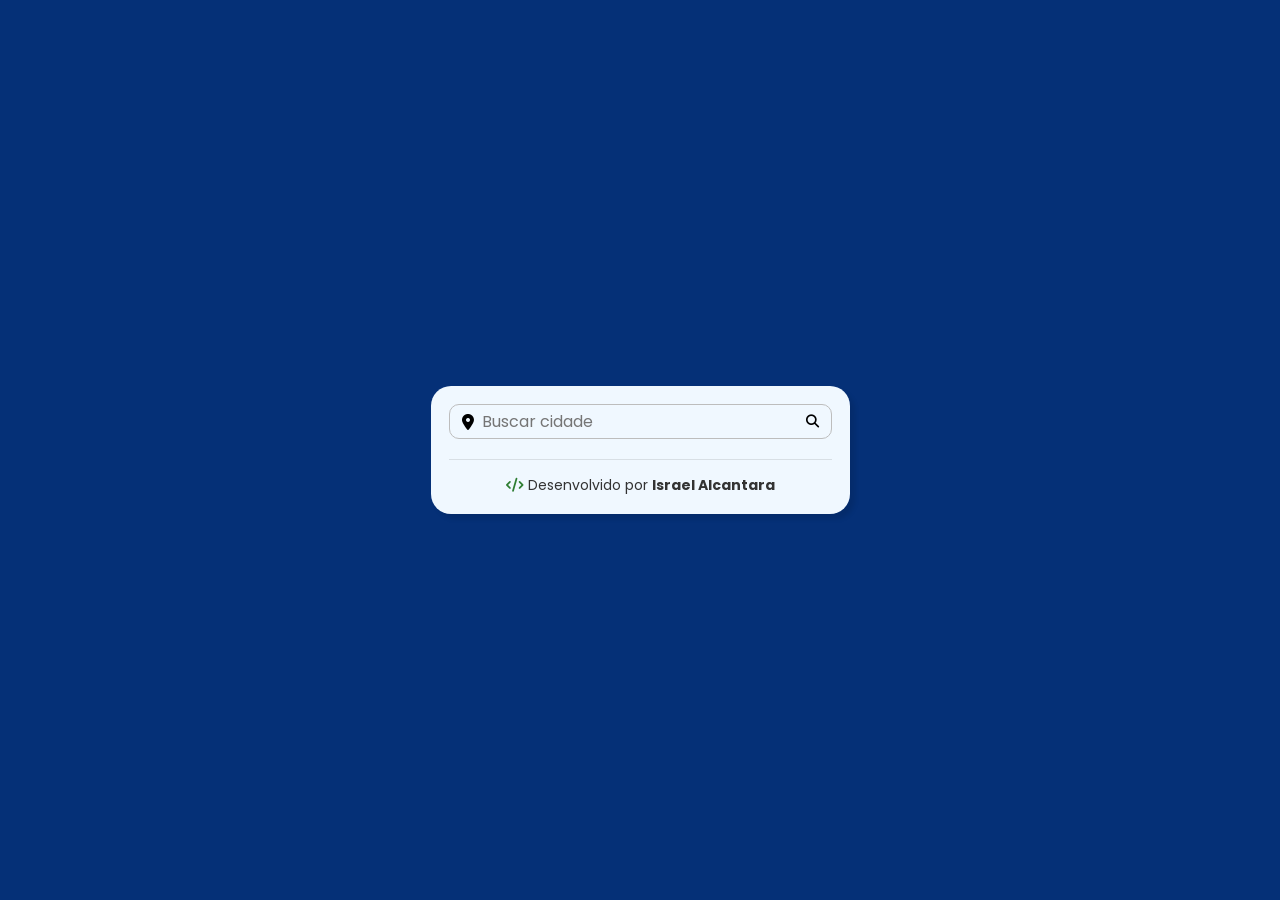
==== index.html @ 70f31d7b "estrutura inicial do projeto" ====
<!DOCTYPE html>
<html lang="pt-br">
<head>
    <meta charset="UTF-8">
    <meta name="viewport" content="width=device-width, initial-scale=1.0">
    <link rel="stylesheet" href="https://cdnjs.cloudflare.com/ajax/libs/font-awesome/6.5.1/css/all.min.css" integrity="sha512-DTOQO9RWCH3ppGqcWaEA1BIZOC6xxalwEsw9c2QQeAIftl+Vegovlnee1c9QX4TctnWMn13TZye+giMm8e2LwA==" crossorigin="anonymous" referrerpolicy="no-referrer" />
    <link rel="stylesheet" href="src/styles/styles.css">
    <title>Weather forecast</title>
</head>
<body>
    <div id="container">
        <form id="search">
            <i class="fa-solid fa-location-dot"></i>
            <input 
                type="search" 
                name="city_name" 
                id="city_name" 
                placeholder="Buscar cidade"
            >
            <button type="submit">
                <i class="fa-solid fa-magnifying-glass"></i>
            </button>
        </form>

        <div id="weather">
            <h1 id="title">Salvador, BR</h1>

            <div id="infos">
                <div id="temp">
                    <img id="temp_img" src="http://openweathermap.org/img/wn/04d@2x.png" alt="">
                    
                    <div>
                        <p id="temp_value">
                            32 
                        </p>
                        <p id="temp_description">
                            Ensolarado
                        </p>
                    </div>
                </div>

                <div id="other_infos">
                    <div class="info">
                        <i id="temp_max_icon" class="fa-solid fa-temperature-high"></i>

                        <div>
                            <h2>Temp. max</h2>

                            <p id="temp_max">
                                32 <sup>C°</sup>
                            </p>
                        </div>
                    </div>

                    <div class="info">
                        <i id="temp_min_icon" class="fa-solid fa-temperature-low"></i>

                        <div>
                            <h2>Temp. min</h2>

                            <p id="temp_min">
                                12 <sup>C°</sup>
                            </p>
                        </div>
                    </div>

                    <div class="info">
                        <i id="humidity_icon" class="fa-solid fa-droplet"></i>

                        <div>
                            <h2>Humidade</h2>

                            <p id="humidity">
                                50%
                            </p>
                        </div>
                    </div>

                    <div class="info">
                        <i id="wind_icon" class="fa-solid fa-wind"></i>

                        <div>
                            <h2>Vento</h2>

                            <p id="wind">
                                50 km/h
                            </p>
                        </div>
                    </div>
                </div>
            </div>
        </div>

        <div id="alert"></div>

        <footer style="text-align: center; margin-top: 20px; border-top: 1px solid rgba(0,0,0,0.1); padding-top: 15px; font-family: sans-serif;">
            <p style="font-size: 14px; color: #333;">
                <i class="fa-solid fa-code" style="color: #2e7d32;"></i> 
                Desenvolvido por <strong>Israel Alcantara</strong>
            </p>
        </footer>
    </div>

    <script src="src/javascript/script.js"></script>
</body>
</html>
---- src/styles/styles.css ----
@import url('https://fonts.googleapis.com/css2?family=Poppins:ital,wght@0,100;0,200;0,300;0,400;0,500;0,600;0,700;1,100;1,200;1,300;1,400;1,500;1,600&display=swap');

* {
    font-family: 'Poppins', sans-serif;
    margin: 0;
    padding: 0;
    box-sizing: border-box;
}

body {
    display: flex;
    align-items: center;
    justify-content: center;
    min-height: 100vh;
    background: linear-gradient(#053077, #053077);
}

#container {
    background-color: #f0f8ff;
    border-radius: 20px;
    padding: 18px;
    box-shadow: 5px 5px 5px rgba(0, 0, 0, 0.1);
}

#search {
    display: flex;
    align-items: center;
    gap: 8px;
    border: 1px solid #bdbdbd;
    border-radius: 10px;
    padding: 4px 12px;
}

#search input {
    border: none;
    background-color: transparent;
    font-size: 16px;
    width: 100%;
}

#search input:focus-visible {
    outline: none;
}

#search button {
    background-color: transparent;
    border: none;
    cursor: pointer;
}

#weather {
    display: none;
    margin-top: 20px;   
}

#weather.show {
    display: block;
}

#weather #title {
    text-align: center;
    margin-bottom: 5px;
    font-weight: 600;
    color: #372f3f;
}

#temp {
    display: flex;
    align-items: center;
    justify-content: space-around;
    gap: 20px;
    background: linear-gradient(90deg, #5a7cdc, #606dde);
    color: #fff;
    border-radius: 20px;
    padding: 20px;
}

#temp_img {
    filter: drop-shadow(2px 2px 2px rgba(0, 0, 0, 0.2));
}

#temp_value {
    font-weight: bold;
    font-size: 50px;
    line-height: 55px;
}

#temp_description {
    font-weight: 500;
    text-transform: capitalize;
}

#other_infos {
    margin-top: 30px;
    display: grid;
    grid-template-columns: 1fr 1fr;
    gap: 12px;
}

#other_infos .info {
    display: flex;
    align-items: center;
    justify-content: start;
    padding: 4px 10px;
    border-radius: 8px;
    box-shadow: 0px 0px 5px rgba(0, 0, 0, 0.2);
    background-color: #fff;
    gap: 10px;
}

#other_infos .info h2 {
    font-size: 12px;
    font-weight: 600;
}

#other_infos .info i {
    text-align: center;
    font-size: 20px;
    width: 20%;
}

#temp_max_icon {
    color: #7f1d1d;
}

#temp_min_icon {
    color: #0284c7;
}

#humidity_icon {
    color: #0ea5e9;
}

#wind_icon {
    color: #7c3aed;
}

#alert {
    display: flex;
    flex-direction: column;
    align-items: center;
}

#alert img {
    width: 200px;
    margin-top: 20px;
}
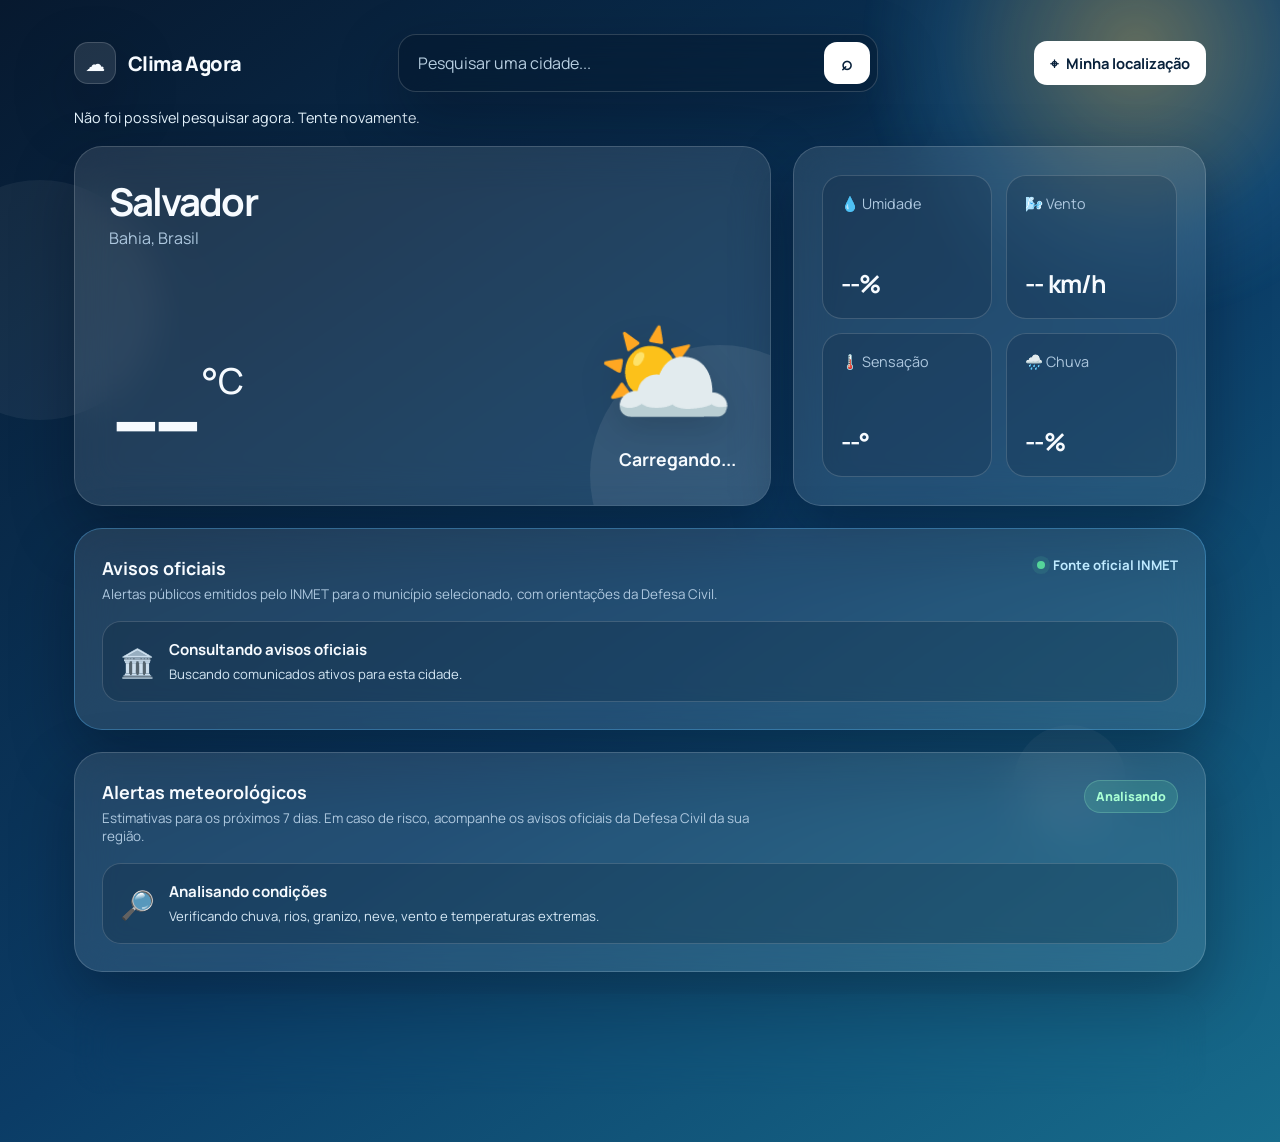
==== commit 26295395: "Atualiza aplicativo com alertas oficiais do INMET" ====
--- a/index.html
+++ b/index.html
@@ -1,106 +1,214 @@
-<!DOCTYPE html>
-<html lang="pt-br">
+<!doctype html>
+<html lang="pt-BR">
 <head>
-    <meta charset="UTF-8">
-    <meta name="viewport" content="width=device-width, initial-scale=1.0">
-    <link rel="stylesheet" href="https://cdnjs.cloudflare.com/ajax/libs/font-awesome/6.5.1/css/all.min.css" integrity="sha512-DTOQO9RWCH3ppGqcWaEA1BIZOC6xxalwEsw9c2QQeAIftl+Vegovlnee1c9QX4TctnWMn13TZye+giMm8e2LwA==" crossorigin="anonymous" referrerpolicy="no-referrer" />
-    <link rel="stylesheet" href="src/styles/styles.css">
-    <title>Weather forecast</title>
+  <meta charset="UTF-8" />
+  <meta name="viewport" content="width=device-width, initial-scale=1" />
+  <meta name="theme-color" content="#07192f" />
+  <meta name="description" content="Clima atual e previsão dos próximos dias para qualquer cidade." />
+  <title>Clima Agora</title>
+  <link rel="preconnect" href="https://fonts.googleapis.com">
+  <link rel="preconnect" href="https://fonts.gstatic.com" crossorigin>
+  <link href="https://fonts.googleapis.com/css2?family=Manrope:wght@400;500;600;700;800&display=swap" rel="stylesheet">
+  <link rel="icon" type="image/svg+xml" href="data:image/svg+xml,%3Csvg xmlns='http://www.w3.org/2000/svg' viewBox='0 0 64 64'%3E%3Crect width='64' height='64' rx='18' fill='%230a2547'/%3E%3Ccircle cx='26' cy='25' r='11' fill='%23ffd166'/%3E%3Cpath d='M17 46h30a10 10 0 0 0-3-19 15 15 0 0 0-28 6 7 7 0 0 0 1 13Z' fill='%23eaf7ff'/%3E%3C/svg%3E">
+  <style>
+    :root { color-scheme: dark; --bg:#07192f; --panel:rgba(255,255,255,.10); --line:rgba(255,255,255,.16); --muted:#aec8df; --accent:#7bd7ff; --shadow:0 24px 60px rgba(1,10,24,.35); }
+    * { box-sizing:border-box; }
+    html { min-height:100%; background:var(--bg); }
+    body { margin:0; min-height:100vh; font-family:Manrope,system-ui,sans-serif; color:#f7fbff; overflow-x:hidden; background:linear-gradient(145deg,#07192f 0%,#0b3c66 55%,#176c8c 100%); transition:background 1s ease; }
+    body.clear { background:linear-gradient(145deg,#08244b 0%,#0d74b8 55%,#53bad5 100%); }
+    body.rain { background:linear-gradient(145deg,#071423 0%,#1a344d 55%,#36556e 100%); }
+    body.cloudy { background:linear-gradient(145deg,#11283f 0%,#3b6079 56%,#7892a5 100%); }
+    .sky { position:fixed; inset:0; overflow:hidden; pointer-events:none; opacity:.8; }
+    .glow { position:absolute; width:34rem; height:34rem; border-radius:50%; filter:blur(8px); background:radial-gradient(circle,rgba(255,211,102,.45),rgba(103,210,255,.12) 50%,transparent 72%); right:-8rem; top:-14rem; animation:float 8s ease-in-out infinite; }
+    .orb { position:absolute; border-radius:50%; background:rgba(255,255,255,.07); backdrop-filter:blur(3px); animation:drift 12s ease-in-out infinite alternate; }
+    .orb.a { width:15rem; height:15rem; left:-5rem; top:20%; } .orb.b { width:7rem;height:7rem;right:12%;bottom:7%;animation-delay:-5s; }
+    .rain-lines { display:none; position:absolute; inset:-20%; background-image:repeating-linear-gradient(115deg,transparent 0 22px,rgba(190,224,255,.17) 23px 25px,transparent 26px 48px); animation:rain .8s linear infinite; }
+    body.rain .rain-lines { display:block; }
+    @keyframes float { 50% { transform:translate(-30px,28px) scale(1.05); } }
+    @keyframes drift { to { transform:translate(40px,-35px); } }
+    @keyframes rain { to { transform:translate(60px,80px); } }
+    @keyframes rise { from { opacity:0; transform:translateY(14px); } to { opacity:1; transform:none; } }
+    .app { position:relative; z-index:1; max-width:1180px; margin:auto; padding:34px 24px 48px; }
+    header { display:flex; align-items:center; justify-content:space-between; gap:24px; margin-bottom:34px; }
+    .brand { display:flex; align-items:center; gap:12px; font-weight:800; letter-spacing:-.03em; font-size:1.25rem; }
+    .brand-icon { width:42px; height:42px; display:grid; place-items:center; border:1px solid var(--line); border-radius:14px; background:var(--panel); box-shadow:var(--shadow); }
+    .search { display:flex; align-items:center; width:min(100%,480px); padding:7px 7px 7px 17px; border:1px solid var(--line); border-radius:18px; background:rgba(4,21,40,.42); backdrop-filter:blur(18px); box-shadow:var(--shadow); }
+    .search input { min-width:0; flex:1; border:0; outline:0; background:transparent; color:#fff; font:inherit; font-size:1rem; }
+    .search input::placeholder { color:#b7cee0; }
+    button { border:0; color:#07203a; background:#fff; border-radius:13px; font:700 .92rem Manrope,sans-serif; cursor:pointer; transition:transform .2s,background .2s; }
+    button:hover { transform:translateY(-1px); background:#e9f7ff; } button:focus-visible,input:focus-visible { outline:3px solid #92e5ff; outline-offset:3px; }
+    .search button { width:46px;height:42px;font-size:1.2rem; }
+    .location { padding:12px 16px; display:flex; align-items:center; gap:8px; white-space:nowrap; }
+    .status { min-height:24px; margin:-18px 0 14px; color:#e7f6ff; font-size:.9rem; }
+    .hero { display:grid; grid-template-columns:1.35fr .8fr; gap:22px; }
+    .panel { border:1px solid var(--line); border-radius:28px; background:var(--panel); backdrop-filter:blur(20px); box-shadow:var(--shadow); }
+    .current { min-height:360px; padding:34px; display:flex; flex-direction:column; justify-content:space-between; overflow:hidden; position:relative; animation:rise .55s ease both; }
+    .current::after { content:""; position:absolute; width:260px;height:260px;border-radius:50%;right:-80px;bottom:-100px;background:rgba(255,255,255,.08); }
+    .place { display:flex; justify-content:space-between; gap:16px; align-items:flex-start; }
+    .place h1 { margin:0 0 4px; font-size:clamp(1.65rem,3vw,2.5rem); letter-spacing:-.05em; line-height:1.1; }
+    .place p,.updated { margin:0;color:var(--muted); }
+    .weather-main { display:flex; align-items:flex-end; justify-content:space-between; gap:20px; }
+    .temperature { font-size:clamp(5rem,11vw,8rem); line-height:.82; font-weight:500; letter-spacing:-.09em; }
+    .temperature sup { font-size:.28em; vertical-align:top; margin-left:8px; letter-spacing:0; }
+    .condition { text-align:right; position:relative;z-index:1; }
+    .weather-icon { font-size:clamp(4rem,9vw,7rem); filter:drop-shadow(0 12px 16px rgba(0,0,0,.14)); animation:float 6s ease-in-out infinite; }
+    .condition strong { display:block; font-size:1.1rem; }
+    .details { padding:28px; display:grid; grid-template-columns:1fr 1fr; gap:14px; animation:rise .55s .08s ease both; }
+    .metric { min-height:120px; border:1px solid var(--line); border-radius:20px; padding:18px; background:rgba(3,21,40,.18); display:flex; flex-direction:column; justify-content:space-between; }
+    .metric span { color:var(--muted); font-size:.9rem; } .metric strong { font-size:1.55rem; letter-spacing:-.04em; }
+    .forecast-wrap { margin-top:22px; padding:27px; animation:rise .55s .16s ease both; }
+    .alerts-wrap { margin-top:22px; padding:27px; animation:rise .55s .12s ease both; }
+    .official-wrap { margin-top:22px; padding:27px; animation:rise .55s .1s ease both; border-color:rgba(92,190,255,.34); }
+    .official-source { display:flex;align-items:center;gap:8px;color:#bfeaff;font-size:.83rem;font-weight:700; }
+    .official-source::before { content:"";width:8px;height:8px;border-radius:50%;background:#55d59a;box-shadow:0 0 0 5px rgba(85,213,154,.12); }
+    .official-card { position:relative; }
+    .official-card a { display:inline-block;margin-top:9px;color:#bfeaff;font-size:.8rem;font-weight:700;text-decoration:none; }
+    .official-card a:hover { text-decoration:underline; }
+    .alerts-heading { display:flex; justify-content:space-between; align-items:flex-start; gap:20px; margin-bottom:18px; }
+    .alerts-heading h2 { margin:0 0 5px; font-size:1.12rem; }
+    .alerts-heading p { margin:0; color:var(--muted); font-size:.84rem; max-width:660px; }
+    .alert-badge { border-radius:999px; padding:7px 11px; font-size:.78rem; font-weight:800; white-space:nowrap; background:rgba(106,232,171,.16); color:#a9ffd3; border:1px solid rgba(169,255,211,.22); }
+    .alert-badge.active { background:rgba(255,192,84,.16); color:#ffe0a6; border-color:rgba(255,224,166,.25); }
+    .alerts { display:grid; grid-template-columns:repeat(3,1fr); gap:12px; }
+    .alert-card { display:flex; gap:14px; min-height:112px; padding:17px; border-radius:19px; background:rgba(4,23,43,.22); border:1px solid var(--line); }
+    .alert-card.warning { background:linear-gradient(135deg,rgba(255,181,71,.18),rgba(255,104,72,.11)); border-color:rgba(255,210,137,.34); }
+    .alert-card.danger { background:linear-gradient(135deg,rgba(255,91,91,.22),rgba(135,33,63,.14)); border-color:rgba(255,154,154,.40); }
+    .alert-icon { font-size:1.75rem; line-height:1; }
+    .alert-card strong { display:block; font-size:.94rem; margin-bottom:5px; }
+    .alert-card p { margin:0; color:#d6e8f5; font-size:.82rem; line-height:1.45; }
+    .safe-alert { grid-column:1/-1; min-height:auto; align-items:center; }
+    .section-title { display:flex;align-items:center;justify-content:space-between;margin-bottom:20px; }
+    .section-title h2 { font-size:1.12rem;margin:0; } .section-title span { color:var(--muted);font-size:.88rem; }
+    .forecast { display:grid; grid-template-columns:repeat(7,1fr); gap:12px; }
+    .day { padding:18px 10px;text-align:center;border:1px solid transparent;border-radius:19px;background:rgba(4,23,43,.2);transition:.2s; }
+    .day:first-child { border-color:rgba(255,255,255,.25);background:rgba(255,255,255,.13); }
+    .day:hover { transform:translateY(-3px);background:rgba(255,255,255,.12); }
+    .day-name { font-weight:700;font-size:.9rem; } .day-icon { font-size:2rem;margin:15px 0 12px; } .temps { display:flex;justify-content:center;gap:8px;font-weight:700; } .low { color:var(--muted);font-weight:500; }
+    .loader { width:18px;height:18px;border:2px solid rgba(255,255,255,.25);border-top-color:#fff;border-radius:50%;animation:spin .7s linear infinite;display:inline-block;vertical-align:-3px;margin-right:8px; }
+    @keyframes spin { to { transform:rotate(360deg); } }
+    @media (max-width:800px) { header{align-items:stretch;flex-wrap:wrap}.brand{width:100%}.search{order:3;width:100%}.hero{grid-template-columns:1fr}.current{min-height:330px}.forecast{grid-template-columns:repeat(4,1fr)}.alerts{grid-template-columns:1fr 1fr} }
+    @media (max-width:520px) { .app{padding:22px 14px 34px}.location span{display:none}.panel{border-radius:23px}.current{padding:25px;min-height:300px}.details{padding:18px;gap:10px}.metric{min-height:104px;padding:15px}.forecast-wrap,.alerts-wrap{padding:20px 14px}.alerts-heading{display:block}.alert-badge{display:inline-block;margin-top:12px}.alerts{grid-template-columns:1fr}.forecast{grid-template-columns:repeat(2,1fr)}.day:last-child{grid-column:span 2}.weather-main{align-items:center}.condition strong{font-size:.95rem}.temperature{font-size:5rem} }
+    @media (prefers-reduced-motion:reduce) { *,*::before,*::after { animation-duration:.01ms!important;animation-iteration-count:1!important;scroll-behavior:auto!important; } }
+  </style>
 </head>
 <body>
-    <div id="container">
-        <form id="search">
-            <i class="fa-solid fa-location-dot"></i>
-            <input 
-                type="search" 
-                name="city_name" 
-                id="city_name" 
-                placeholder="Buscar cidade"
-            >
-            <button type="submit">
-                <i class="fa-solid fa-magnifying-glass"></i>
-            </button>
-        </form>
-
-        <div id="weather">
-            <h1 id="title">Salvador, BR</h1>
-
-            <div id="infos">
-                <div id="temp">
-                    <img id="temp_img" src="http://openweathermap.org/img/wn/04d@2x.png" alt="">
-                    
-                    <div>
-                        <p id="temp_value">
-                            32 
-                        </p>
-                        <p id="temp_description">
-                            Ensolarado
-                        </p>
-                    </div>
-                </div>
-
-                <div id="other_infos">
-                    <div class="info">
-                        <i id="temp_max_icon" class="fa-solid fa-temperature-high"></i>
-
-                        <div>
-                            <h2>Temp. max</h2>
-
-                            <p id="temp_max">
-                                32 <sup>C°</sup>
-                            </p>
-                        </div>
-                    </div>
-
-                    <div class="info">
-                        <i id="temp_min_icon" class="fa-solid fa-temperature-low"></i>
-
-                        <div>
-                            <h2>Temp. min</h2>
-
-                            <p id="temp_min">
-                                12 <sup>C°</sup>
-                            </p>
-                        </div>
-                    </div>
-
-                    <div class="info">
-                        <i id="humidity_icon" class="fa-solid fa-droplet"></i>
-
-                        <div>
-                            <h2>Humidade</h2>
-
-                            <p id="humidity">
-                                50%
-                            </p>
-                        </div>
-                    </div>
-
-                    <div class="info">
-                        <i id="wind_icon" class="fa-solid fa-wind"></i>
-
-                        <div>
-                            <h2>Vento</h2>
-
-                            <p id="wind">
-                                50 km/h
-                            </p>
-                        </div>
-                    </div>
-                </div>
-            </div>
-        </div>
-
-        <div id="alert"></div>
-
-        <footer style="text-align: center; margin-top: 20px; border-top: 1px solid rgba(0,0,0,0.1); padding-top: 15px; font-family: sans-serif;">
-            <p style="font-size: 14px; color: #333;">
-                <i class="fa-solid fa-code" style="color: #2e7d32;"></i> 
-                Desenvolvido por <strong>Israel Alcantara</strong>
-            </p>
-        </footer>
-    </div>
-
-    <script src="src/javascript/script.js"></script>
+  <div class="sky" aria-hidden="true"><div class="glow"></div><div class="orb a"></div><div class="orb b"></div><div class="rain-lines"></div></div>
+  <main class="app">
+    <header>
+      <div class="brand"><div class="brand-icon">☁️</div>Clima Agora</div>
+      <form class="search" id="searchForm" role="search"><input id="cityInput" autocomplete="off" aria-label="Pesquisar cidade" placeholder="Pesquisar uma cidade..." /><button aria-label="Buscar cidade">⌕</button></form>
+      <button class="location" id="locationBtn"><b>⌖</b><span>Minha localização</span></button>
+    </header>
+    <div class="status" id="status" role="status" aria-live="polite"></div>
+    <section class="hero">
+      <article class="panel current">
+        <div class="place"><div><h1 id="city">Salvador</h1><p id="region">Bahia, Brasil</p></div><p class="updated" id="updated"></p></div>
+        <div class="weather-main"><div class="temperature"><span id="temp">--</span><sup>°C</sup></div><div class="condition"><div class="weather-icon" id="mainIcon">⛅</div><strong id="condition">Carregando...</strong></div></div>
+      </article>
+      <aside class="panel details">
+        <div class="metric"><span>💧 Umidade</span><strong id="humidity">--%</strong></div>
+        <div class="metric"><span>🌬️ Vento</span><strong id="wind">-- km/h</strong></div>
+        <div class="metric"><span>🌡️ Sensação</span><strong id="feels">--°</strong></div>
+        <div class="metric"><span>🌧️ Chuva</span><strong id="rain">--%</strong></div>
+      </aside>
+    </section>
+    <section class="panel official-wrap" aria-labelledby="officialTitle">
+      <div class="alerts-heading">
+        <div><h2 id="officialTitle">Avisos oficiais</h2><p id="officialNote">Alertas públicos emitidos pelo INMET para o município selecionado, com orientações da Defesa Civil.</p></div>
+        <span class="official-source">Fonte oficial INMET</span>
+      </div>
+      <div class="alerts" id="officialAlerts"><div class="alert-card safe-alert"><div class="alert-icon">🏛️</div><div><strong>Consultando avisos oficiais</strong><p>Buscando comunicados ativos para esta cidade.</p></div></div></div>
+    </section>
+    <section class="panel alerts-wrap" aria-labelledby="alertsTitle">
+      <div class="alerts-heading">
+        <div><h2 id="alertsTitle">Alertas meteorológicos</h2><p>Estimativas para os próximos 7 dias. Em caso de risco, acompanhe os avisos oficiais da Defesa Civil da sua região.</p></div>
+        <span class="alert-badge" id="alertBadge">Analisando</span>
+      </div>
+      <div class="alerts" id="alerts"><div class="alert-card safe-alert"><div class="alert-icon">🔎</div><div><strong>Analisando condições</strong><p>Verificando chuva, rios, granizo, neve, vento e temperaturas extremas.</p></div></div></div>
+    </section>
+    <section class="panel forecast-wrap">
+      <div class="section-title"><h2>Próximos dias</h2><span>Máxima / mínima</span></div>
+      <div class="forecast" id="forecast"></div>
+    </section>
+  </main>
+  <script>
+    const $ = id => document.getElementById(id);
+    const weatherMap = {
+      0:['Céu limpo','☀️','clear'],1:['Predominantemente limpo','🌤️','clear'],2:['Parcialmente nublado','⛅','cloudy'],3:['Nublado','☁️','cloudy'],
+      45:['Neblina','🌫️','cloudy'],48:['Neblina com geada','🌫️','cloudy'],51:['Garoa leve','🌦️','rain'],53:['Garoa','🌦️','rain'],55:['Garoa intensa','🌧️','rain'],
+      61:['Chuva leve','🌦️','rain'],63:['Chuva','🌧️','rain'],65:['Chuva forte','🌧️','rain'],80:['Pancadas de chuva','🌦️','rain'],81:['Pancadas de chuva','🌧️','rain'],82:['Temporal','⛈️','rain'],95:['Trovoadas','⛈️','rain'],96:['Trovoadas com granizo','⛈️','rain'],99:['Trovoadas fortes','⛈️','rain']
+    };
+    const info = code => weatherMap[code] || ['Tempo variável','🌥️','cloudy'];
+    const weekdays = ['Dom','Seg','Ter','Qua','Qui','Sex','Sáb'];
+    function setStatus(message, loading=false){ $('status').innerHTML = loading ? `<span class="loader"></span>${message}` : message; }
+    function countryName(code){ try{return new Intl.DisplayNames(['pt-BR'],{type:'region'}).of(code)}catch{return code} }
+    async function loadWeather(lat,lon,place){
+      setStatus('Atualizando a previsão...',true);
+      try {
+        const params = new URLSearchParams({latitude:lat,longitude:lon,timezone:'auto',forecast_days:7,current:'temperature_2m,relative_humidity_2m,apparent_temperature,weather_code,wind_speed_10m,precipitation',daily:'weather_code,temperature_2m_max,temperature_2m_min,precipitation_probability_max,precipitation_sum,rain_sum,showers_sum,snowfall_sum,wind_gusts_10m_max'});
+        const res=await fetch(`https://api.open-meteo.com/v1/forecast?${params}`); if(!res.ok) throw new Error(); const data=await res.json();
+        render(data,place); loadOfficialAlerts(place); setStatus(''); localStorage.setItem('lastPlace',JSON.stringify({lat,lon,place}));
+      } catch { setStatus('Não foi possível carregar o clima agora. Verifique sua conexão e tente novamente.'); }
+    }
+    function render(data,place){
+      const cur=data.current, w=info(cur.weather_code); document.body.className=w[2];
+      $('city').textContent=place.name; $('region').textContent=[place.admin1,countryName(place.country_code)].filter(Boolean).join(', ');
+      $('temp').textContent=Math.round(cur.temperature_2m); $('condition').textContent=w[0]; $('mainIcon').textContent=w[1];
+      $('humidity').textContent=`${cur.relative_humidity_2m}%`; $('wind').textContent=`${Math.round(cur.wind_speed_10m)} km/h`; $('feels').textContent=`${Math.round(cur.apparent_temperature)}°`; $('rain').textContent=`${data.daily.precipitation_probability_max[0] ?? 0}%`;
+      $('updated').textContent=`Atualizado às ${new Date(cur.time).toLocaleTimeString('pt-BR',{hour:'2-digit',minute:'2-digit'})}`;
+      $('forecast').innerHTML=data.daily.time.map((date,i)=>{ const d=new Date(date+'T12:00:00'),wi=info(data.daily.weather_code[i]); return `<article class="day" title="${wi[0]}"><div class="day-name">${i===0?'Hoje':weekdays[d.getDay()]}</div><div class="day-icon" aria-label="${wi[0]}">${wi[1]}</div><div class="temps"><span>${Math.round(data.daily.temperature_2m_max[i])}°</span><span class="low">${Math.round(data.daily.temperature_2m_min[i])}°</span></div></article>`}).join('');
+      renderAlerts(data.daily);
+    }
+    function renderAlerts(d){
+      const alerts=[], max=(arr)=>Math.max(...(arr||[0])), firstDay=(test)=>{const i=d.time.findIndex((_,idx)=>test(idx));return i<0?'':i===0?'hoje':weekdays[new Date(d.time[i]+'T12:00:00').getDay()]};
+      const rainMax=max(d.precipitation_sum), rainDay=firstDay(i=>d.precipitation_sum[i]>=30);
+      if(rainMax>=50) alerts.push({icon:'🌊',title:'Chuva intensa e risco hidrológico',text:`Até ${Math.round(rainMax)} mm em 24h, com possibilidade de alagamentos e elevação de rios (${rainDay}). Evite áreas inundáveis.`,level:'danger'});
+      else if(rainMax>=30) alerts.push({icon:'🌧️',title:'Chuva forte',text:`Acumulado previsto de até ${Math.round(rainMax)} mm em 24h (${rainDay}). Atenção a pontos de alagamento.`,level:'warning'});
+      const hailDay=firstDay(i=>[96,99].includes(d.weather_code[i]));
+      if(hailDay) alerts.push({icon:'🧊',title:'Possibilidade de granizo',text:`Trovoadas com chance de granizo previstas para ${hailDay}. Procure abrigo e proteja veículos.`,level:'danger'});
+      const snowMax=max(d.snowfall_sum), snowDay=firstDay(i=>d.snowfall_sum[i]>0.2);
+      if(snowMax>0.2) alerts.push({icon:'❄️',title:'Previsão de neve',text:`Acúmulo estimado de até ${snowMax.toFixed(1)} cm (${snowDay}). Redobre a atenção em estradas.`,level:snowMax>=5?'danger':'warning'});
+      const gust=max(d.wind_gusts_10m_max), windDay=firstDay(i=>d.wind_gusts_10m_max[i]>=60);
+      if(gust>=60) alerts.push({icon:'💨',title:'Ventos fortes',text:`Rajadas de até ${Math.round(gust)} km/h previstas para ${windDay}. Afaste-se de árvores e estruturas frágeis.`,level:gust>=80?'danger':'warning'});
+      const heat=max(d.temperature_2m_max), heatDay=firstDay(i=>d.temperature_2m_max[i]>=38);
+      if(heat>=38) alerts.push({icon:'🔥',title:'Calor extremo',text:`Temperatura de até ${Math.round(heat)}°C prevista para ${heatDay}. Hidrate-se e evite exposição prolongada.`,level:heat>=42?'danger':'warning'});
+      const cold=Math.min(...d.temperature_2m_min), coldDay=firstDay(i=>d.temperature_2m_min[i]<=0);
+      if(cold<=0) alerts.push({icon:'🥶',title:'Frio intenso e geada',text:`Mínima de ${Math.round(cold)}°C prevista para ${coldDay}. Proteja pessoas vulneráveis, animais e plantas.`,level:cold<=-5?'danger':'warning'});
+      const badge=$('alertBadge');
+      if(!alerts.length){ badge.textContent='Sem risco elevado';badge.className='alert-badge';$('alerts').innerHTML='<div class="alert-card safe-alert"><div class="alert-icon">✅</div><div><strong>Nenhum alerta estimado</strong><p>Não foram identificadas condições severas nos próximos 7 dias. A previsão pode mudar; continue acompanhando.</p></div></div>';return }
+      badge.textContent=`${alerts.length} ${alerts.length===1?'alerta':'alertas'}`;badge.className='alert-badge active';
+      $('alerts').innerHTML=alerts.map(a=>`<article class="alert-card ${a.level}"><div class="alert-icon">${a.icon}</div><div><strong>${a.title}</strong><p>${a.text}</p></div></article>`).join('');
+    }
+    const stateCodes={Acre:'AC',Alagoas:'AL',Amapá:'AP',Amazonas:'AM',Bahia:'BA',Ceará:'CE','Distrito Federal':'DF','Espírito Santo':'ES',Goiás:'GO',Maranhão:'MA','Mato Grosso':'MT','Mato Grosso do Sul':'MS','Minas Gerais':'MG',Pará:'PA',Paraíba:'PB',Paraná:'PR',Pernambuco:'PE',Piauí:'PI','Rio de Janeiro':'RJ','Rio Grande do Norte':'RN','Rio Grande do Sul':'RS',Rondônia:'RO',Roraima:'RR','Santa Catarina':'SC','São Paulo':'SP',Sergipe:'SE',Tocantins:'TO'};
+    function escapeHtml(value){const el=document.createElement('span');el.textContent=value||'';return el.innerHTML}
+    async function loadOfficialAlerts(place){
+      const box=$('officialAlerts'), state=stateCodes[place.admin1]||place.admin1||'';
+      box.innerHTML='<div class="alert-card safe-alert"><div class="alert-icon">🏛️</div><div><strong>Consultando avisos oficiais</strong><p>Buscando comunicados ativos para esta cidade.</p></div></div>';
+      if(!place.name||place.name==='Minha localização'||!state){box.innerHTML='<div class="alert-card safe-alert"><div class="alert-icon">📍</div><div><strong>Pesquise sua cidade</strong><p>Para localizar avisos oficiais, pesquise o nome da cidade no campo acima.</p></div></div>';return}
+      try{
+        const response=await fetch(`/api/official-alerts?city=${encodeURIComponent(place.name)}&state=${encodeURIComponent(state)}`);
+        const data=await response.json();
+        if(!response.ok||data.unavailable)throw new Error();
+        if(!data.alerts.length){box.innerHTML='<div class="alert-card safe-alert"><div class="alert-icon">✅</div><div><strong>Nenhum aviso oficial ativo</strong><p>O INMET não possui avisos ativos para este município neste momento.</p></div></div>';return}
+        box.innerHTML=data.alerts.map(a=>{const severe=/grande perigo|severe|extreme/i.test(a.severity), level=severe?'danger':'warning',risk=a.risks?.[0]||'Consulte os detalhes do aviso oficial.',instruction=a.instructions?.slice(-1)[0]||'Siga as orientações da Defesa Civil.';return `<article class="alert-card official-card ${level}"><div class="alert-icon">${severe?'🚨':'⚠️'}</div><div><strong>${escapeHtml(a.event)} — ${escapeHtml(a.severity)}</strong><p>${escapeHtml(risk)} ${escapeHtml(instruction)}</p><a href="${a.link}" target="_blank" rel="noopener">Ver aviso oficial ↗</a></div></article>`}).join('');
+      }catch{box.innerHTML='<div class="alert-card safe-alert"><div class="alert-icon">📡</div><div><strong>Fonte oficial temporariamente indisponível</strong><p>Os alertas estimados continuam disponíveis abaixo. Tente consultar novamente em alguns minutos.</p></div></div>'}
+    }
+    async function searchCity(query){
+      setStatus(`Buscando “${query}”...`,true);
+      try { const res=await fetch(`https://geocoding-api.open-meteo.com/v1/search?name=${encodeURIComponent(query)}&count=1&language=pt&format=json`); const data=await res.json(); if(!data.results?.length){setStatus('Cidade não encontrada. Tente escrever o nome completo.');return} const p=data.results[0]; loadWeather(p.latitude,p.longitude,p); }
+      catch { setStatus('Não foi possível pesquisar agora. Tente novamente.'); }
+    }
+    $('searchForm').addEventListener('submit',e=>{e.preventDefault();const q=$('cityInput').value.trim();if(q)searchCity(q)});
+    $('locationBtn').addEventListener('click',()=>{
+      if(!navigator.geolocation){setStatus('Seu navegador não oferece acesso à localização.');return}
+      setStatus('Obtendo sua localização...',true);
+      navigator.geolocation.getCurrentPosition(async pos=>{
+        const {latitude,longitude}=pos.coords; let place={name:'Minha localização',admin1:'',country_code:'BR'};
+        try { const r=await fetch(`https://geocoding-api.open-meteo.com/v1/reverse?latitude=${latitude}&longitude=${longitude}&count=1&language=pt&format=json`); const d=await r.json(); if(d.results?.[0])place=d.results[0]; } catch {}
+        loadWeather(latitude,longitude,place);
+      },()=>setStatus('Não foi possível acessar sua localização. Autorize o acesso ou pesquise uma cidade.'),{timeout:10000,enableHighAccuracy:false});
+    });
+    const saved=localStorage.getItem('lastPlace'); if(saved){try{const s=JSON.parse(saved);loadWeather(s.lat,s.lon,s.place)}catch{searchCity('Salvador')}}else{searchCity('Salvador')}
+  </script>
 </body>
-</html>+</html>
